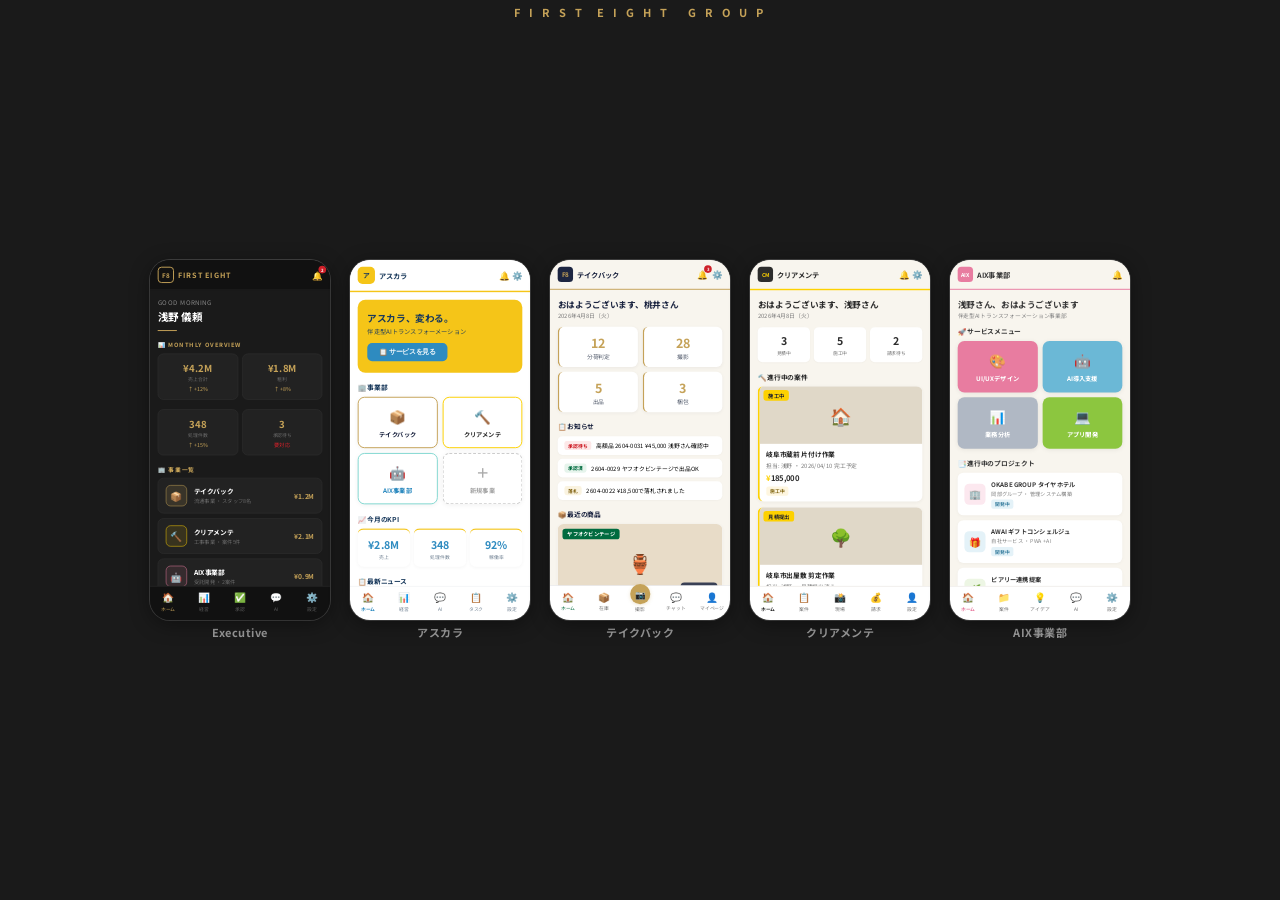
==== demo.html @ e7a78238 "fix: アシタカラ→アスカラに全修正（事業体名の誤り） アスカラが正しい名称。アシタカラは存在しない。  Co-Authored-By: Claude Opus 4.6 (1M context) <" ====
<!DOCTYPE html>
<html lang="ja">
<head>
<meta charset="UTF-8">
<meta name="viewport" content="width=device-width, initial-scale=1.0, viewport-fit=cover">
<title>ファーストエイトグループ</title>
<link rel="preconnect" href="https://fonts.googleapis.com">
<link rel="preconnect" href="https://fonts.gstatic.com" crossorigin>
<link href="https://fonts.googleapis.com/css2?family=Noto+Sans+JP:wght@400;500;700&display=swap" rel="stylesheet">
<style>
* { margin: 0; padding: 0; box-sizing: border-box; }
body {
  font-family: 'Noto Sans JP', sans-serif;
  background: #1a1a1a;
  min-height: 100dvh;
  display: flex; flex-direction: column;
  align-items: center; justify-content: center;
  overflow: hidden;
}
/* 一覧モード */
.showcase {
  display: flex; align-items: flex-end; justify-content: center;
  gap: 12px; padding: 12px;
  width: 100%; max-width: 100vw;
  transition: opacity 0.3s;
}
.showcase.hidden { opacity: 0; pointer-events: none; position: absolute; }
.showcase-title {
  position: fixed; top: 12px; left: 0; right: 0;
  text-align: center; color: #C5A258; font-size: 14px; font-weight: 700;
  letter-spacing: 3px; z-index: 10;
}
.phone-wrap {
  cursor: pointer; transition: transform 0.3s;
  flex-shrink: 0;
}
.phone-wrap:hover { transform: scale(1.02); }
.phone-wrap:active { transform: scale(0.98); }
.phone {
  width: 140px; height: 280px;
  border-radius: 16px; overflow: hidden;
  box-shadow: 0 4px 20px rgba(0,0,0,0.4), 0 0 0 1px #444;
  position: relative; flex-shrink: 0;
}
.phone-label {
  text-align: center; font-size: 9px; font-weight: 700; color: #999;
  margin-top: 6px; letter-spacing: 0.5px;
}
.phone-inner {
  width: 375px; height: 750px;
  transform: scale(0.3733); /* 140/375 */
  transform-origin: top left;
  overflow-y: auto;
  -webkit-overflow-scrolling: touch;
}

/* 拡大モード */
.detail-view {
  position: fixed; top: 0; left: 0; right: 0; bottom: 0;
  display: flex; align-items: center; justify-content: center;
  background: rgba(0,0,0,0.95);
  z-index: 100;
  opacity: 0; pointer-events: none;
  transition: opacity 0.3s;
}
.detail-view.active { opacity: 1; pointer-events: auto; }
.detail-phone {
  width: 320px; height: 640px;
  border-radius: 32px; overflow: hidden;
  box-shadow: 0 8px 40px rgba(0,0,0,0.5), 0 0 0 2px #444;
  position: relative;
}
.detail-phone .phone-inner {
  width: 375px; height: 750px;
  transform: scale(0.8533); /* 320/375 */
  transform-origin: top left;
  overflow-y: auto;
}
.detail-label {
  text-align: center; color: #C5A258; font-size: 16px; font-weight: 700;
  margin-top: 16px; letter-spacing: 2px;
}
.detail-close {
  position: fixed; top: 16px; right: 20px;
  background: none; border: none; color: #888; font-size: 28px;
  cursor: pointer; z-index: 110;
}
.detail-close:active { color: #C5A258; }
.detail-hint {
  position: fixed; bottom: 16px; left: 0; right: 0;
  text-align: center; color: #555; font-size: 11px;
}

/* 横画面最適化 */
@media (orientation: landscape) {
  .showcase { gap: 10px; padding: 8px; align-items: center; }
  .showcase-title { font-size: 11px; top: 4px; }
  .phone { width: 120px; height: 240px; border-radius: 14px; }
  .phone-inner { transform: scale(0.32); }
  .phone-label { font-size: 8px; margin-top: 4px; }
  .detail-phone { width: 280px; height: 560px; border-radius: 28px; }
  .detail-phone .phone-inner { transform: scale(0.7467); }
}

/* PC表示 */
@media (min-width: 900px) {
  .phone { width: 180px; height: 360px; border-radius: 20px; }
  .phone-inner { transform: scale(0.48); }
  .phone-label { font-size: 11px; }
  .showcase { gap: 20px; }
  .detail-phone { width: 375px; height: 750px; border-radius: 40px; }
  .detail-phone .phone-inner { transform: scale(1); }
}
/* ============ EXECUTIVE ============ */
.ex { background: #1A1A1A; }
.ex .hdr {
  padding: 14px 16px; display: flex; align-items: center; justify-content: space-between;
  background: #111; position: sticky; top: 0; z-index: 10;
  border-bottom: 1px solid #333;
}
.ex .hdr-logo {
  width: 34px; height: 34px; border-radius: 8px; background: transparent;
  border: 2px solid #C5A258; color: #C5A258;
  display: flex; align-items: center; justify-content: center; font-size: 13px; font-weight: 700;
}
.ex .hdr-title { font-size: 15px; font-weight: 700; color: #C5A258; margin-left: 8px; letter-spacing: 2px; }
.ex .hdr-left { display: flex; align-items: center; }
.ex .hdr-right { display: flex; gap: 8px; font-size: 18px; }
.ex .notif-dot { position: relative; }
.ex .notif-dot::after {
  content: '2'; position: absolute; top: -6px; right: -8px;
  background: #CE2029; color: #fff; font-size: 9px; font-weight: 700;
  width: 16px; height: 16px; border-radius: 50%;
  display: flex; align-items: center; justify-content: center;
}
.ex .body { padding: 16px; }
.ex .greeting { font-size: 13px; color: #888; letter-spacing: 1px; }
.ex .name { font-size: 22px; font-weight: 700; color: #fff; margin-top: 4px; }
.ex .gold-line { width: 40px; height: 2px; background: #C5A258; margin: 12px 0 20px; }
.ex .section-title { font-size: 12px; font-weight: 700; color: #C5A258; margin-bottom: 10px; letter-spacing: 2px; text-transform: uppercase; }

/* KPI */
.ex .kpi-row { display: flex; gap: 8px; margin-bottom: 20px; }
.ex .kpi {
  flex: 1; background: #222; border-radius: 12px; padding: 14px; text-align: center;
  border: 1px solid #333;
}
.ex .kpi-num { font-size: 20px; font-weight: 700; color: #C5A258; }
.ex .kpi-sub { font-size: 10px; color: #666; margin-top: 2px; }
.ex .kpi-change { font-size: 11px; margin-top: 4px; }
.ex .kpi-up { color: #C5A258; }
.ex .kpi-down { color: #CE2029; }

/* 事業カード */
.ex .biz-list { display: flex; flex-direction: column; gap: 10px; margin-bottom: 20px; }
.ex .biz-card {
  background: #222; border-radius: 12px; padding: 14px 16px;
  border: 1px solid #333; display: flex; align-items: center; gap: 14px;
}
.ex .biz-icon {
  width: 44px; height: 44px; border-radius: 10px;
  display: flex; align-items: center; justify-content: center;
  font-size: 20px; flex-shrink: 0;
}
.ex .bi-tb { background: rgba(197,162,88,0.15); border: 1px solid #C5A258; }
.ex .bi-cm { background: rgba(253,209,0,0.1); border: 1px solid #FDD100; }
.ex .bi-aix { background: rgba(232,124,160,0.1); border: 1px solid #E87CA0; }
.ex .bi-ash { background: rgba(46,139,192,0.1); border: 1px solid #2E8BC0; }
.ex .biz-info { flex: 1; }
.ex .biz-name { font-size: 14px; font-weight: 700; color: #fff; }
.ex .biz-meta { font-size: 11px; color: #666; margin-top: 2px; }
.ex .biz-amount { font-size: 14px; font-weight: 700; color: #C5A258; text-align: right; }

/* 承認待ち */
.ex .approval-card {
  background: #222; border-radius: 10px; padding: 12px 14px; margin-bottom: 8px;
  border-left: 3px solid #CE2029;
  display: flex; align-items: center; gap: 10px;
}
.ex .approval-badge {
  font-size: 10px; font-weight: 700; padding: 2px 8px; border-radius: 5px;
  background: rgba(206,32,41,0.15); color: #CE2029; white-space: nowrap;
}
.ex .approval-text { font-size: 12px; color: #ccc; }

.ex .bnav {
  position: absolute; bottom: 0; left: 0; right: 0;
  display: flex; background: #111; border-top: 1px solid #333;
  padding: 8px 0 16px;
}
.ex .bnav-item {
  flex: 1; display: flex; flex-direction: column; align-items: center;
  font-size: 10px; color: #555; gap: 2px;
}
.ex .bnav-item.active { color: #C5A258; }
.ex .bnav-icon { font-size: 20px; }

/* ============ FIRSTEIGHT (本体) ============ */
.f8 { background: #ffffff; }
.f8 .hdr {
  padding: 14px 16px; display: flex; align-items: center; justify-content: space-between;
  background: #ffffff; position: sticky; top: 0; z-index: 10;
  border-bottom: 3px solid #F5C518;
}
.f8 .hdr-logo {
  width: 36px; height: 36px; border-radius: 10px;
  background: #F5C518; color: #1a3a5c;
  display: flex; align-items: center; justify-content: center; font-size: 14px; font-weight: 700;
}
.f8 .hdr-title { font-size: 15px; font-weight: 700; color: #1a3a5c; margin-left: 8px; }
.f8 .hdr-left { display: flex; align-items: center; }
.f8 .hdr-right { display: flex; gap: 8px; font-size: 18px; }
.f8 .body { padding: 16px; }
.f8 .hero {
  background: #F5C518;
  border-radius: 16px; padding: 24px 20px; color: #1a3a5c; margin-bottom: 20px;
  position: relative; overflow: hidden;
}
.f8 .hero h2 { font-size: 20px; font-weight: 700; }
.f8 .hero p { font-size: 13px; opacity: 0.9; margin-top: 4px; }
.f8 .hero-cta {
  display: inline-block; margin-top: 14px; padding: 10px 24px;
  background: #2E8BC0; color: #fff; border-radius: 10px;
  font-size: 14px; font-weight: 700; border: none;
}
.f8 .section-title { font-size: 14px; font-weight: 700; color: #1a3a5c; margin-bottom: 10px; }
.f8 .division-grid { display: grid; grid-template-columns: 1fr 1fr; gap: 10px; margin-bottom: 20px; }
.f8 .div-card {
  border-radius: 14px; padding: 18px 14px; text-align: center;
  font-size: 13px; font-weight: 700;
  box-shadow: 0 2px 10px rgba(0,0,0,0.06);
}
.f8 .div-icon { font-size: 28px; margin-bottom: 8px; }
.f8 .d-tb { background: #fff; border: 2px solid #C5A258; color: #1C2541; }
.f8 .d-cm { background: #fff; border: 2px solid #FDD100; color: #2C2C2C; }
.f8 .d-aix { background: #fff; border: 2px solid #81D8D0; color: #2E8BC0; }
.f8 .d-new { background: #fff; border: 2px dashed #ccc; color: #aaa; }
.f8 .kpi-row { display: flex; gap: 8px; margin-bottom: 20px; }
.f8 .kpi {
  flex: 1; background: #fff; border-radius: 12px; padding: 14px; text-align: center;
  box-shadow: 0 2px 8px rgba(0,0,0,0.04);
  border-top: 3px solid #F5C518;
}
.f8 .kpi-num { font-size: 22px; font-weight: 700; color: #2E8BC0; }
.f8 .kpi-label { font-size: 10px; color: #7a8a9a; margin-top: 2px; }
.f8 .news-item {
  background: #fff; border-radius: 10px; padding: 12px 14px; margin-bottom: 8px;
  display: flex; align-items: center; gap: 10px; font-size: 12px;
  box-shadow: 0 1px 4px rgba(0,0,0,0.04);
}
.f8 .news-badge {
  font-size: 10px; font-weight: 700; padding: 2px 8px; border-radius: 5px; white-space: nowrap;
}
.f8 .nb-blue { background: #e0f2fa; color: #2E8BC0; }
.f8 .nb-yellow { background: #fef8e0; color: #a08a10; }
.f8 .nb-tiffany { background: #e0f6f4; color: #2a8a82; }

.f8 .bnav {
  position: absolute; bottom: 0; left: 0; right: 0;
  display: flex; background: #fff; border-top: 1px solid #e8eaee;
  padding: 8px 0 16px;
}
.f8 .bnav-item {
  flex: 1; display: flex; flex-direction: column; align-items: center;
  font-size: 10px; color: #7a8a9a; gap: 2px;
}
.f8 .bnav-item.active { color: #2E8BC0; font-weight: 700; }
.f8 .bnav-icon { font-size: 20px; }

/* ============ TAKEBACK ============ */
.tb { background: #F8F5EE; }
.tb .hdr {
  padding: 14px 16px; display: flex; align-items: center; justify-content: space-between;
  border-bottom: 2px solid #C5A258; background: #F8F5EE; position: sticky; top: 0; z-index: 10;
}
.tb .hdr-logo {
  width: 32px; height: 32px; border-radius: 8px; background: #1C2541; color: #C5A258;
  display: flex; align-items: center; justify-content: center; font-size: 13px; font-weight: 700;
}
.tb .hdr-title { font-size: 15px; font-weight: 700; color: #1C2541; margin-left: 8px; }
.tb .hdr-left { display: flex; align-items: center; }
.tb .hdr-right { display: flex; gap: 8px; font-size: 18px; }
.tb .notif-dot { position: relative; }
.tb .notif-dot::after {
  content: '3'; position: absolute; top: -6px; right: -8px;
  background: #CE2029; color: #fff; font-size: 9px; font-weight: 700;
  width: 16px; height: 16px; border-radius: 50%;
  display: flex; align-items: center; justify-content: center;
}
.tb .body { padding: 16px; }
.tb .greeting { font-size: 18px; font-weight: 700; color: #1C2541; }
.tb .date { font-size: 12px; color: #7a7a7a; margin-top: 2px; margin-bottom: 16px; }
.tb .stats { display: grid; grid-template-columns: 1fr 1fr; gap: 10px; margin-bottom: 20px; }
.tb .stat {
  background: #fff; border-radius: 12px; padding: 14px; text-align: center;
  box-shadow: 0 2px 8px rgba(28,37,65,0.06);
  border-left: 3px solid #C5A258;
}
.tb .stat-num { font-size: 26px; font-weight: 700; color: #C5A258; }
.tb .stat-label { font-size: 12px; color: #5a6272; margin-top: 2px; }
.tb .section-title { font-size: 14px; font-weight: 700; color: #1C2541; margin-bottom: 10px; }

/* 商品カード with image */
.tb .product-card {
  background: #fff; border-radius: 12px; overflow: hidden;
  box-shadow: 0 2px 8px rgba(28,37,65,0.06); margin-bottom: 12px;
}
.tb .product-img {
  width: 100%; height: 160px; object-fit: cover;
  background: #e8dcc8;
  display: flex; align-items: center; justify-content: center;
  color: #8a7a5a; font-size: 40px; position: relative;
}
.tb .product-img .channel-tag {
  position: absolute; top: 10px; left: 10px;
  background: #006B3F; color: #fff; padding: 3px 10px; border-radius: 6px;
  font-size: 11px; font-weight: 700;
}
.tb .product-img .price-tag {
  position: absolute; bottom: 10px; right: 10px;
  background: rgba(28,37,65,0.85); color: #C5A258; padding: 4px 12px; border-radius: 8px;
  font-size: 14px; font-weight: 700;
}
.tb .product-info { padding: 12px 14px; }
.tb .product-number { font-size: 12px; font-weight: 700; color: #C5A258; font-family: monospace; }
.tb .product-name { font-size: 14px; font-weight: 500; color: #1C2541; margin-top: 2px; }
.tb .product-meta { font-size: 11px; color: #7a7a7a; margin-top: 4px; }
.tb .product-status {
  display: inline-block; font-size: 10px; font-weight: 700;
  padding: 2px 8px; border-radius: 4px; margin-top: 6px;
}
.tb .status-green { background: #e6f4ec; color: #006B3F; }
.tb .status-red { background: #fde8e8; color: #CE2029; }
.tb .status-gold { background: #faf3e0; color: #8a6d20; }

/* 撮影ボタン */
.tb .camera-btn {
  display: flex; align-items: center; justify-content: center; gap: 8px;
  width: 100%; padding: 16px; border-radius: 14px; border: none;
  background: #006B3F; color: #fff;
  font-size: 16px; font-weight: 700; margin-top: 16px;
  box-shadow: 0 4px 16px rgba(0,107,63,0.25);
}

/* お知らせ */
.tb .notice {
  background: #fff; border-radius: 10px; padding: 10px 14px; margin-bottom: 8px;
  display: flex; align-items: center; gap: 10px; font-size: 12px;
  box-shadow: 0 1px 4px rgba(0,0,0,0.04);
}
.tb .notice-badge {
  font-size: 10px; font-weight: 700; padding: 2px 8px; border-radius: 5px; white-space: nowrap;
}
.tb .badge-red { background: #fde8e8; color: #CE2029; }
.tb .badge-green { background: #e6f4ec; color: #006B3F; }
.tb .badge-gold { background: #faf3e0; color: #8a6d20; }

/* ボトムナビ */
.tb .bnav {
  position: absolute; bottom: 0; left: 0; right: 0;
  display: flex; background: #fff; border-top: 1px solid #dde0e6;
  padding: 8px 0 16px;
}
.tb .bnav-item {
  flex: 1; display: flex; flex-direction: column; align-items: center;
  font-size: 10px; color: #7a7a7a; gap: 2px;
}
.tb .bnav-item.active { color: #006B3F; }
.tb .bnav-icon { font-size: 20px; }
.tb .bnav-cam {
  background: #C5A258; color: #fff; width: 42px; height: 42px;
  border-radius: 50%; display: flex; align-items: center; justify-content: center;
  font-size: 18px; margin-top: -12px; box-shadow: 0 2px 8px rgba(197,162,88,0.3);
}

/* ============ CLEARMAINTE ============ */
.cm { background: #F8F5EE; }
.cm .hdr {
  padding: 14px 16px; display: flex; align-items: center; justify-content: space-between;
  border-bottom: 3px solid #FDD100; background: #F8F5EE; position: sticky; top: 0; z-index: 10;
}
.cm .hdr-logo {
  width: 32px; height: 32px; border-radius: 8px; background: #2C2C2C; color: #FDD100;
  display: flex; align-items: center; justify-content: center; font-size: 11px; font-weight: 700;
}
.cm .hdr-title { font-size: 15px; font-weight: 700; color: #2C2C2C; margin-left: 8px; }
.cm .hdr-left { display: flex; align-items: center; }
.cm .hdr-right { font-size: 18px; }
.cm .body { padding: 16px; }
.cm .greeting { font-size: 18px; font-weight: 700; color: #2C2C2C; }
.cm .date { font-size: 12px; color: #7a7a7a; margin-top: 2px; margin-bottom: 16px; }
.cm .section-title { font-size: 14px; font-weight: 700; color: #2C2C2C; margin-bottom: 10px; }

/* 案件カード */
.cm .job-card {
  background: #fff; border-radius: 12px; overflow: hidden;
  box-shadow: 0 2px 8px rgba(44,44,44,0.06); margin-bottom: 12px;
  border-left: 4px solid #FDD100;
}
.cm .job-img {
  width: 100%; height: 120px;
  background: #e0d8c8;
  display: flex; align-items: center; justify-content: center;
  color: #8a8068; font-size: 36px; position: relative;
}
.cm .job-img .job-tag {
  position: absolute; top: 8px; left: 8px;
  background: #FDD100; color: #2C2C2C; padding: 3px 10px; border-radius: 6px;
  font-size: 11px; font-weight: 700;
}
.cm .job-info { padding: 12px 14px; }
.cm .job-title { font-size: 14px; font-weight: 700; color: #2C2C2C; }
.cm .job-meta { font-size: 12px; color: #7a7a7a; margin-top: 4px; }
.cm .job-amount { font-size: 16px; font-weight: 700; color: #2C2C2C; margin-top: 6px; }
.cm .job-amount span { color: #FDD100; }
.cm .job-status {
  display: inline-block; font-size: 10px; font-weight: 700;
  padding: 2px 8px; border-radius: 4px; margin-top: 6px;
}
.cm .status-progress { background: #fef6e0; color: #8a7020; }
.cm .status-done { background: #e6f4ec; color: #2d7a3e; }

.cm .stats { display: grid; grid-template-columns: 1fr 1fr 1fr; gap: 8px; margin-bottom: 20px; }
.cm .stat {
  background: #fff; border-radius: 10px; padding: 12px; text-align: center;
  box-shadow: 0 1px 4px rgba(0,0,0,0.04);
}
.cm .stat-num { font-size: 22px; font-weight: 700; color: #2C2C2C; }
.cm .stat-label { font-size: 10px; color: #7a7a7a; margin-top: 2px; }

.cm .bnav {
  position: absolute; bottom: 0; left: 0; right: 0;
  display: flex; background: #fff; border-top: 1px solid #e0dcd6;
  padding: 8px 0 16px;
}
.cm .bnav-item {
  flex: 1; display: flex; flex-direction: column; align-items: center;
  font-size: 10px; color: #7a7a7a; gap: 2px;
}
.cm .bnav-item.active { color: #2C2C2C; font-weight: 700; }
.cm .bnav-icon { font-size: 20px; }

/* ============ AIX ============ */
.aix { background: #F8F5EE; }
.aix .hdr {
  padding: 14px 16px; display: flex; align-items: center; justify-content: space-between;
  background: #F8F5EE; position: sticky; top: 0; z-index: 10;
  border-bottom: 2px solid transparent;
  border-bottom: 2px solid #E87CA0;
}
.aix .hdr-logo {
  width: 32px; height: 32px; border-radius: 8px;
  background: #E87CA0; color: #fff;
  display: flex; align-items: center; justify-content: center; font-size: 11px; font-weight: 700;
}
.aix .hdr-title { font-size: 15px; font-weight: 700; color: #3a3a3a; margin-left: 8px; }
.aix .hdr-left { display: flex; align-items: center; }
.aix .hdr-right { font-size: 18px; }
.aix .body { padding: 16px; }
.aix .greeting { font-size: 18px; font-weight: 700; color: #3a3a3a; }
.aix .sub { font-size: 12px; color: #888; margin-top: 2px; margin-bottom: 16px; }
.aix .section-title { font-size: 14px; font-weight: 700; color: #3a3a3a; margin-bottom: 10px; }

/* サービスカード */
.aix .service-grid { display: grid; grid-template-columns: 1fr 1fr; gap: 10px; margin-bottom: 20px; }
.aix .service-card {
  border-radius: 14px; padding: 20px 14px; text-align: center;
  color: #fff; font-weight: 700; font-size: 13px;
  box-shadow: 0 2px 12px rgba(0,0,0,0.08);
}
.aix .service-icon { font-size: 28px; margin-bottom: 8px; }
.aix .s-pink { background: #E87CA0; }
.aix .s-blue { background: #6BB8D6; }
.aix .s-silver { background: #B0B8C4; }
.aix .s-green { background: #8CC63F; }

/* 提案書カード */
.aix .proposal-card {
  background: #fff; border-radius: 12px; padding: 14px;
  box-shadow: 0 2px 8px rgba(0,0,0,0.04); margin-bottom: 10px;
  display: flex; align-items: center; gap: 12px;
}
.aix .proposal-icon {
  width: 44px; height: 44px; border-radius: 10px;
  display: flex; align-items: center; justify-content: center;
  font-size: 20px; flex-shrink: 0;
}
.aix .pi-pink { background: #fce8ef; }
.aix .pi-blue { background: #e4f2f8; }
.aix .pi-green { background: #edf6e4; }
.aix .proposal-title { font-size: 13px; font-weight: 700; color: #3a3a3a; }
.aix .proposal-meta { font-size: 11px; color: #888; margin-top: 2px; }
.aix .proposal-status {
  font-size: 10px; font-weight: 700; padding: 2px 8px; border-radius: 4px;
  margin-top: 4px; display: inline-block;
}
.aix .ps-progress { background: #e4f2f8; color: #4a8aa8; }
.aix .ps-review { background: #fce8ef; color: #c4607a; }

.aix .bnav {
  position: absolute; bottom: 0; left: 0; right: 0;
  display: flex; background: #fff; border-top: 1px solid #e0dcd6;
  padding: 8px 0 16px;
}
.aix .bnav-item {
  flex: 1; display: flex; flex-direction: column; align-items: center;
  font-size: 10px; color: #7a7a7a; gap: 2px;
}
.aix .bnav-item.active { color: #E87CA0; font-weight: 700; }
.aix .bnav-icon { font-size: 20px; }
</style>
</head>
<body>

<div class="showcase-title">F I R S T&nbsp;&nbsp;E I G H T&nbsp;&nbsp;&nbsp;G R O U P</div>

<!-- 拡大表示 -->
<div class="detail-view" id="detailView" onclick="closeDetail()">
  <button class="detail-close" onclick="closeDetail()">✕</button>
  <div>
    <div class="detail-phone" id="detailPhone" onclick="event.stopPropagation()"></div>
    <div class="detail-label" id="detailLabel"></div>
  </div>
  <div class="detail-hint">タップで戻る</div>
</div>

<div class="showcase" id="showcase">

<!-- ========== Executive ========== -->
<div class="phone-wrap" onclick="openDetail(this, 'Executive')">
<div class="phone">
<div class="phone-inner ex">
  <div class="hdr">
    <div class="hdr-left">
      <div class="hdr-logo">F8</div>
      <span class="hdr-title">FIRST EIGHT</span>
    </div>
    <div class="hdr-right">
      <span class="notif-dot">🔔</span>
    </div>
  </div>
  <div class="body" style="padding-bottom:80px;">
    <div class="greeting">GOOD MORNING</div>
    <div class="name">浅野 儀頼</div>
    <div class="gold-line"></div>

    <div class="section-title">📊 Monthly Overview</div>
    <div class="kpi-row">
      <div class="kpi">
        <div class="kpi-num">¥4.2M</div>
        <div class="kpi-sub">売上合計</div>
        <div class="kpi-change kpi-up">↑ +12%</div>
      </div>
      <div class="kpi">
        <div class="kpi-num">¥1.8M</div>
        <div class="kpi-sub">粗利</div>
        <div class="kpi-change kpi-up">↑ +8%</div>
      </div>
    </div>
    <div class="kpi-row">
      <div class="kpi">
        <div class="kpi-num">348</div>
        <div class="kpi-sub">処理件数</div>
        <div class="kpi-change kpi-up">↑ +15%</div>
      </div>
      <div class="kpi">
        <div class="kpi-num">3</div>
        <div class="kpi-sub">承認待ち</div>
        <div class="kpi-change kpi-down">要対応</div>
      </div>
    </div>

    <div class="section-title">🏢 事業一覧</div>
    <div class="biz-list">
      <div class="biz-card">
        <div class="biz-icon bi-tb">📦</div>
        <div class="biz-info">
          <div class="biz-name">テイクバック</div>
          <div class="biz-meta">流通事業 ・ スタッフ8名</div>
        </div>
        <div class="biz-amount">¥1.2M</div>
      </div>
      <div class="biz-card">
        <div class="biz-icon bi-cm">🔨</div>
        <div class="biz-info">
          <div class="biz-name">クリアメンテ</div>
          <div class="biz-meta">工事事業 ・ 案件5件</div>
        </div>
        <div class="biz-amount">¥2.1M</div>
      </div>
      <div class="biz-card">
        <div class="biz-icon bi-aix">🤖</div>
        <div class="biz-info">
          <div class="biz-name">AIX事業部</div>
          <div class="biz-meta">受託開発 ・ 2案件</div>
        </div>
        <div class="biz-amount">¥0.9M</div>
      </div>
      <div class="biz-card">
        <div class="biz-icon bi-ash">🚀</div>
        <div class="biz-info">
          <div class="biz-name">アスカラ</div>
          <div class="biz-meta">リード獲得 ・ 営業</div>
        </div>
        <div class="biz-amount">—</div>
      </div>
    </div>

    <div class="section-title">🔴 承認待ち</div>
    <div class="approval-card">
      <span class="approval-badge">高額品</span>
      <span class="approval-text">2604-0031 真鍮ランプ ¥45,000</span>
    </div>
    <div class="approval-card">
      <span class="approval-badge">相談</span>
      <span class="approval-text">林さん: アンティーク判定相談</span>
    </div>
    <div class="approval-card">
      <span class="approval-badge">見積</span>
      <span class="approval-text">岐阜市蔵前 片付け ¥185,000</span>
    </div>
  </div>
  <div class="bnav">
    <div class="bnav-item active"><span class="bnav-icon">🏠</span>ホーム</div>
    <div class="bnav-item"><span class="bnav-icon">📊</span>経営</div>
    <div class="bnav-item"><span class="bnav-icon">✅</span>承認</div>
    <div class="bnav-item"><span class="bnav-icon">💬</span>AI</div>
    <div class="bnav-item"><span class="bnav-icon">⚙️</span>設定</div>
  </div>
</div>
</div>
<div class="phone-label">Executive</div>
</div>

<!-- ========== アスカラ（リード獲得） ========== -->
<div class="phone-wrap" onclick="openDetail(this, 'アスカラ')">
<div class="phone">
<div class="phone-inner f8">
  <div class="hdr">
    <div class="hdr-left">
      <div class="hdr-logo">ア</div>
      <span class="hdr-title">アスカラ</span>
    </div>
    <div class="hdr-right">🔔 ⚙️</div>
  </div>
  <div class="body" style="padding-bottom:80px;">
    <div class="hero">
      <h2>アスカラ、変わる。</h2>

      <p>伴走型AIトランスフォーメーション</p>
      <button class="hero-cta">📋 サービスを見る</button>
    </div>

    <div class="section-title">🏢 事業部</div>
    <div class="division-grid">
      <div class="div-card d-tb"><div class="div-icon">📦</div>テイクバック</div>
      <div class="div-card d-cm"><div class="div-icon">🔨</div>クリアメンテ</div>
      <div class="div-card d-aix"><div class="div-icon">🤖</div>AIX事業部</div>
      <div class="div-card d-new"><div class="div-icon">＋</div>新規事業</div>
    </div>

    <div class="section-title">📈 今月のKPI</div>
    <div class="kpi-row">
      <div class="kpi"><div class="kpi-num">¥2.8M</div><div class="kpi-label">売上</div></div>
      <div class="kpi"><div class="kpi-num">348</div><div class="kpi-label">処理件数</div></div>
      <div class="kpi"><div class="kpi-num">92%</div><div class="kpi-label">稼働率</div></div>
    </div>

    <div class="section-title">📋 最新ニュース</div>
    <div class="news-item">
      <span class="news-badge nb-yellow">売上</span>
      <span>テイクバック 4月売上 ¥1.2M（前月比+15%）</span>
    </div>
    <div class="news-item">
      <span class="news-badge nb-blue">案件</span>
      <span>クリアメンテ 新規見積2件追加</span>
    </div>
    <div class="news-item">
      <span class="news-badge nb-tiffany">AIX</span>
      <span>OKABE GROUP 開発フェーズ2開始</span>
    </div>
  </div>
  <div class="bnav">
    <div class="bnav-item active"><span class="bnav-icon">🏠</span>ホーム</div>
    <div class="bnav-item"><span class="bnav-icon">📊</span>経営</div>
    <div class="bnav-item"><span class="bnav-icon">💬</span>AI</div>
    <div class="bnav-item"><span class="bnav-icon">📋</span>タスク</div>
    <div class="bnav-item"><span class="bnav-icon">⚙️</span>設定</div>
  </div>
</div>
</div>
<div class="phone-label">アスカラ</div>
</div>

<!-- ========== テイクバック ========== -->
<div class="phone-wrap" onclick="openDetail(this, 'テイクバック')">
<div class="phone">
<div class="phone-inner tb">
  <div class="hdr">
    <div class="hdr-left">
      <div class="hdr-logo">F8</div>
      <span class="hdr-title">テイクバック</span>
    </div>
    <div class="hdr-right">
      <span class="notif-dot">🔔</span>
      <span>⚙️</span>
    </div>
  </div>
  <div class="body" style="padding-bottom:80px;">
    <div class="greeting">おはようございます、桃井さん</div>
    <div class="date">2026年4月8日（火）</div>

    <div class="stats">
      <div class="stat"><div class="stat-num">12</div><div class="stat-label">分荷判定</div></div>
      <div class="stat"><div class="stat-num">28</div><div class="stat-label">撮影</div></div>
      <div class="stat"><div class="stat-num">5</div><div class="stat-label">出品</div></div>
      <div class="stat"><div class="stat-num">3</div><div class="stat-label">梱包</div></div>
    </div>

    <div class="section-title">📋 お知らせ</div>
    <div class="notice">
      <span class="notice-badge badge-red">承認待ち</span>
      <span>高額品 2604-0031 ¥45,000 浅野さん確認中</span>
    </div>
    <div class="notice">
      <span class="notice-badge badge-green">承認済</span>
      <span>2604-0029 ヤフオクビンテージで出品OK</span>
    </div>
    <div class="notice">
      <span class="notice-badge badge-gold">落札</span>
      <span>2604-0022 ¥18,500で落札されました</span>
    </div>

    <div style="margin-top:20px">
      <div class="section-title">📦 最近の商品</div>
      <div class="product-card">
        <div class="product-img">
          🏺
          <span class="channel-tag">ヤフオクビンテージ</span>
          <span class="price-tag">¥18,000</span>
        </div>
        <div class="product-info">
          <div class="product-number">2604-0031</div>
          <div class="product-name">アンティーク 真鍮テーブルランプ</div>
          <div class="product-meta">分荷: 桃井侑菜 ・ 保管: A-2</div>
          <span class="product-status status-red">承認待ち</span>
        </div>
      </div>
      <div class="product-card">
        <div class="product-img">
          📻
          <span class="channel-tag">ヤフオク現行</span>
          <span class="price-tag">¥4,500</span>
        </div>
        <div class="product-info">
          <div class="product-number">2604-0030</div>
          <div class="product-name">SONY トランジスタラジオ ICF-506</div>
          <div class="product-meta">分荷: 横山優 ・ 保管: B-1</div>
          <span class="product-status status-green">出品中</span>
        </div>
      </div>
    </div>

    <button class="camera-btn">📷 撮影を開始する</button>
  </div>
  <div class="bnav">
    <div class="bnav-item active"><span class="bnav-icon">🏠</span>ホーム</div>
    <div class="bnav-item"><span class="bnav-icon">📦</span>在庫</div>
    <div class="bnav-item"><span class="bnav-cam">📷</span>撮影</div>
    <div class="bnav-item"><span class="bnav-icon">💬</span>チャット</div>
    <div class="bnav-item"><span class="bnav-icon">👤</span>マイページ</div>
  </div>
</div>
</div>
<div class="phone-label">テイクバック</div>
</div>

<!-- ========== クリアメンテ ========== -->
<div class="phone-wrap" onclick="openDetail(this, 'クリアメンテ')">
<div class="phone">
<div class="phone-inner cm">
  <div class="hdr">
    <div class="hdr-left">
      <div class="hdr-logo">CM</div>
      <span class="hdr-title">クリアメンテ</span>
    </div>
    <div class="hdr-right">🔔 ⚙️</div>
  </div>
  <div class="body" style="padding-bottom:80px;">
    <div class="greeting">おはようございます、浅野さん</div>
    <div class="date">2026年4月8日（火）</div>

    <div class="stats">
      <div class="stat"><div class="stat-num">3</div><div class="stat-label">見積中</div></div>
      <div class="stat"><div class="stat-num">5</div><div class="stat-label">施工中</div></div>
      <div class="stat"><div class="stat-num">2</div><div class="stat-label">請求待ち</div></div>
    </div>

    <div class="section-title">🔨 進行中の案件</div>
    <div class="job-card">
      <div class="job-img">
        🏠
        <span class="job-tag">施工中</span>
      </div>
      <div class="job-info">
        <div class="job-title">岐阜市蔵前 片付け作業</div>
        <div class="job-meta">担当: 浅野 ・ 2026/04/10 完工予定</div>
        <div class="job-amount"><span>¥</span>185,000</div>
        <span class="job-status status-progress">施工中</span>
      </div>
    </div>
    <div class="job-card">
      <div class="job-img">
        🌳
        <span class="job-tag">見積提出</span>
      </div>
      <div class="job-info">
        <div class="job-title">岐阜市出屋敷 剪定作業</div>
        <div class="job-meta">担当: 浅野 ・ 見積提出済み</div>
        <div class="job-amount"><span>¥</span>120,000</div>
        <span class="job-status status-done">返答待ち</span>
      </div>
    </div>
  </div>
  <div class="bnav">
    <div class="bnav-item active"><span class="bnav-icon">🏠</span>ホーム</div>
    <div class="bnav-item"><span class="bnav-icon">📋</span>案件</div>
    <div class="bnav-item"><span class="bnav-icon">📸</span>現場</div>
    <div class="bnav-item"><span class="bnav-icon">💰</span>請求</div>
    <div class="bnav-item"><span class="bnav-icon">👤</span>設定</div>
  </div>
</div>
</div>
<div class="phone-label">クリアメンテ</div>
</div>

<!-- ========== AIX ========== -->
<div class="phone-wrap" onclick="openDetail(this, 'AIX事業部')">
<div class="phone">
<div class="phone-inner aix">
  <div class="hdr">
    <div class="hdr-left">
      <div class="hdr-logo">AIX</div>
      <span class="hdr-title">AIX事業部</span>
    </div>
    <div class="hdr-right">🔔</div>
  </div>
  <div class="body" style="padding-bottom:80px;">
    <div class="greeting">浅野さん、おはようございます</div>
    <div class="sub">伴走型AIトランスフォーメーション事業部</div>

    <div class="section-title">🚀 サービスメニュー</div>
    <div class="service-grid">
      <div class="service-card s-pink">
        <div class="service-icon">🎨</div>
        UI/UXデザイン
      </div>
      <div class="service-card s-blue">
        <div class="service-icon">🤖</div>
        AI導入支援
      </div>
      <div class="service-card s-silver">
        <div class="service-icon">📊</div>
        業務分析
      </div>
      <div class="service-card s-green">
        <div class="service-icon">💻</div>
        アプリ開発
      </div>
    </div>

    <div class="section-title">📑 進行中のプロジェクト</div>
    <div class="proposal-card">
      <div class="proposal-icon pi-pink">🏢</div>
      <div>
        <div class="proposal-title">OKABE GROUP タイヤホテル</div>
        <div class="proposal-meta">岡部グループ ・ 管理システム構築</div>
        <span class="proposal-status ps-progress">開発中</span>
      </div>
    </div>
    <div class="proposal-card">
      <div class="proposal-icon pi-blue">🎁</div>
      <div>
        <div class="proposal-title">AWAI ギフトコンシェルジュ</div>
        <div class="proposal-meta">自社サービス ・ PWA + AI</div>
        <span class="proposal-status ps-progress">開発中</span>
      </div>
    </div>
    <div class="proposal-card">
      <div class="proposal-icon pi-green">🌿</div>
      <div>
        <div class="proposal-title">ピアリー連携提案</div>
        <div class="proposal-meta">業務提携 ・ 4/15商談予定</div>
        <span class="proposal-status ps-review">準備中</span>
      </div>
    </div>
  </div>
  <div class="bnav">
    <div class="bnav-item active"><span class="bnav-icon">🏠</span>ホーム</div>
    <div class="bnav-item"><span class="bnav-icon">📁</span>案件</div>
    <div class="bnav-item"><span class="bnav-icon">💡</span>アイデア</div>
    <div class="bnav-item"><span class="bnav-icon">💬</span>AI</div>
    <div class="bnav-item"><span class="bnav-icon">⚙️</span>設定</div>
  </div>
</div>
</div>
<div class="phone-label">AIX事業部</div>
</div>

</div><!-- /showcase -->

<script>
function openDetail(wrap, label) {
  const phone = wrap.querySelector('.phone');
  const inner = phone.querySelector('.phone-inner');
  const clone = inner.cloneNode(true);
  const detailPhone = document.getElementById('detailPhone');
  detailPhone.innerHTML = '';
  detailPhone.appendChild(clone);
  document.getElementById('detailLabel').textContent = label;
  document.getElementById('detailView').classList.add('active');
}
function closeDetail() {
  document.getElementById('detailView').classList.remove('active');
}
</script>

</body>
</html>
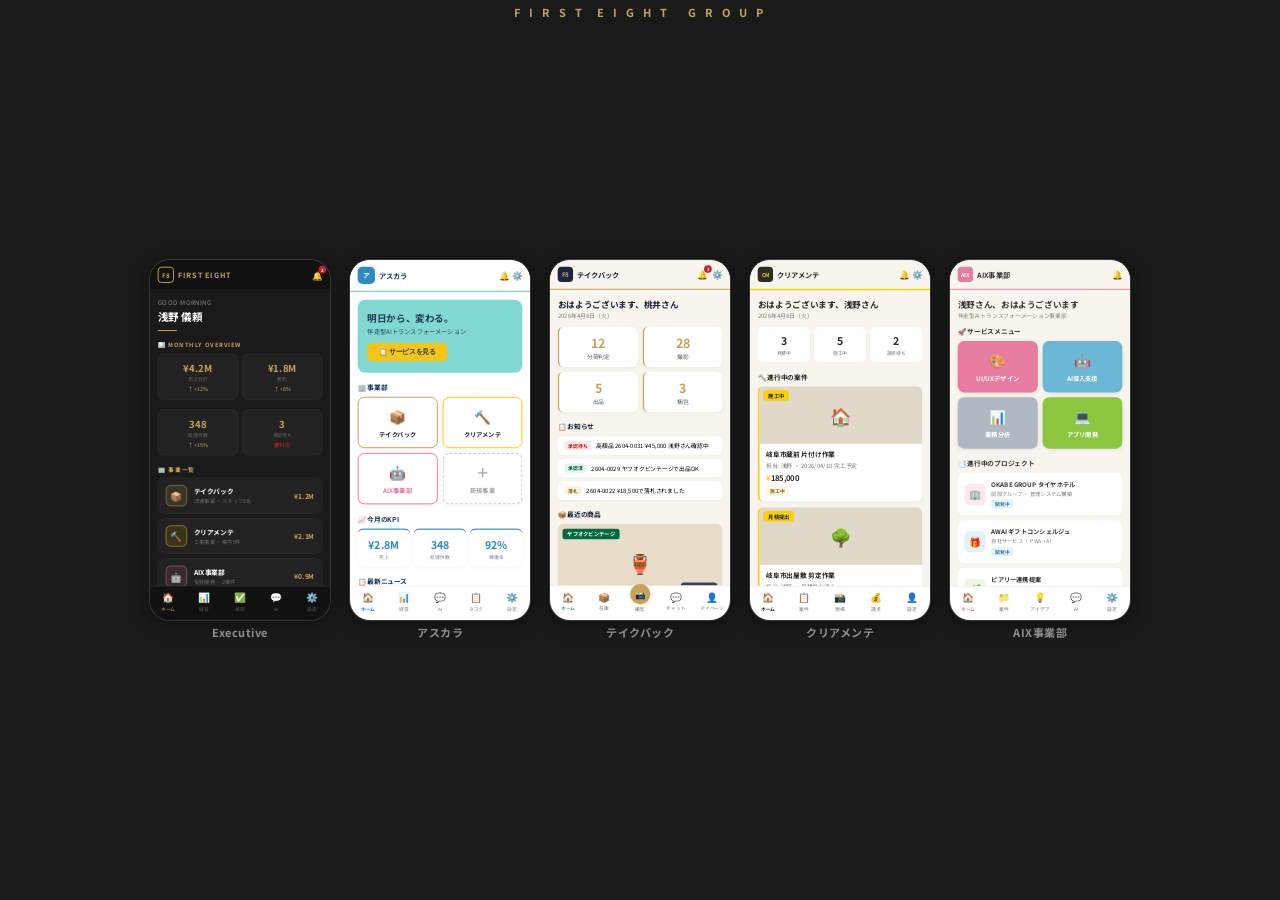
==== commit 3e42a966: "style: アスカラ画面を水色ベースに変更、黄色はアクセントに - ヒーロー: 鮮やかな水色 #81D8D0 - ロゴ・締め: 濃い水色 #2E8BC0 - 黄色 #F5C518: CTAボタン・ニ" ====
--- a/demo.html
+++ b/demo.html
@@ -200,11 +200,11 @@
 .f8 .hdr {
   padding: 14px 16px; display: flex; align-items: center; justify-content: space-between;
   background: #ffffff; position: sticky; top: 0; z-index: 10;
-  border-bottom: 3px solid #F5C518;
+  border-bottom: 3px solid #81D8D0;
 }
 .f8 .hdr-logo {
   width: 36px; height: 36px; border-radius: 10px;
-  background: #F5C518; color: #1a3a5c;
+  background: #2E8BC0; color: #fff;
   display: flex; align-items: center; justify-content: center; font-size: 14px; font-weight: 700;
 }
 .f8 .hdr-title { font-size: 15px; font-weight: 700; color: #1a3a5c; margin-left: 8px; }
@@ -212,7 +212,7 @@
 .f8 .hdr-right { display: flex; gap: 8px; font-size: 18px; }
 .f8 .body { padding: 16px; }
 .f8 .hero {
-  background: #F5C518;
+  background: #81D8D0;
   border-radius: 16px; padding: 24px 20px; color: #1a3a5c; margin-bottom: 20px;
   position: relative; overflow: hidden;
 }
@@ -220,7 +220,7 @@
 .f8 .hero p { font-size: 13px; opacity: 0.9; margin-top: 4px; }
 .f8 .hero-cta {
   display: inline-block; margin-top: 14px; padding: 10px 24px;
-  background: #2E8BC0; color: #fff; border-radius: 10px;
+  background: #F5C518; color: #1a3a5c; border-radius: 10px;
   font-size: 14px; font-weight: 700; border: none;
 }
 .f8 .section-title { font-size: 14px; font-weight: 700; color: #1a3a5c; margin-bottom: 10px; }
@@ -233,13 +233,13 @@
 .f8 .div-icon { font-size: 28px; margin-bottom: 8px; }
 .f8 .d-tb { background: #fff; border: 2px solid #C5A258; color: #1C2541; }
 .f8 .d-cm { background: #fff; border: 2px solid #FDD100; color: #2C2C2C; }
-.f8 .d-aix { background: #fff; border: 2px solid #81D8D0; color: #2E8BC0; }
+.f8 .d-aix { background: #fff; border: 2px solid #E87CA0; color: #E87CA0; }
 .f8 .d-new { background: #fff; border: 2px dashed #ccc; color: #aaa; }
 .f8 .kpi-row { display: flex; gap: 8px; margin-bottom: 20px; }
 .f8 .kpi {
   flex: 1; background: #fff; border-radius: 12px; padding: 14px; text-align: center;
   box-shadow: 0 2px 8px rgba(0,0,0,0.04);
-  border-top: 3px solid #F5C518;
+  border-top: 3px solid #2E8BC0;
 }
 .f8 .kpi-num { font-size: 22px; font-weight: 700; color: #2E8BC0; }
 .f8 .kpi-label { font-size: 10px; color: #7a8a9a; margin-top: 2px; }
@@ -252,7 +252,7 @@
   font-size: 10px; font-weight: 700; padding: 2px 8px; border-radius: 5px; white-space: nowrap;
 }
 .f8 .nb-blue { background: #e0f2fa; color: #2E8BC0; }
-.f8 .nb-yellow { background: #fef8e0; color: #a08a10; }
+.f8 .nb-yellow { background: #F5C518; color: #1a3a5c; font-weight: 700; }
 .f8 .nb-tiffany { background: #e0f6f4; color: #2a8a82; }
 
 .f8 .bnav {
@@ -645,7 +645,7 @@
   </div>
   <div class="body" style="padding-bottom:80px;">
     <div class="hero">
-      <h2>アスカラ、変わる。</h2>
+      <h2>明日から、変わる。</h2>
 
       <p>伴走型AIトランスフォーメーション</p>
       <button class="hero-cta">📋 サービスを見る</button>
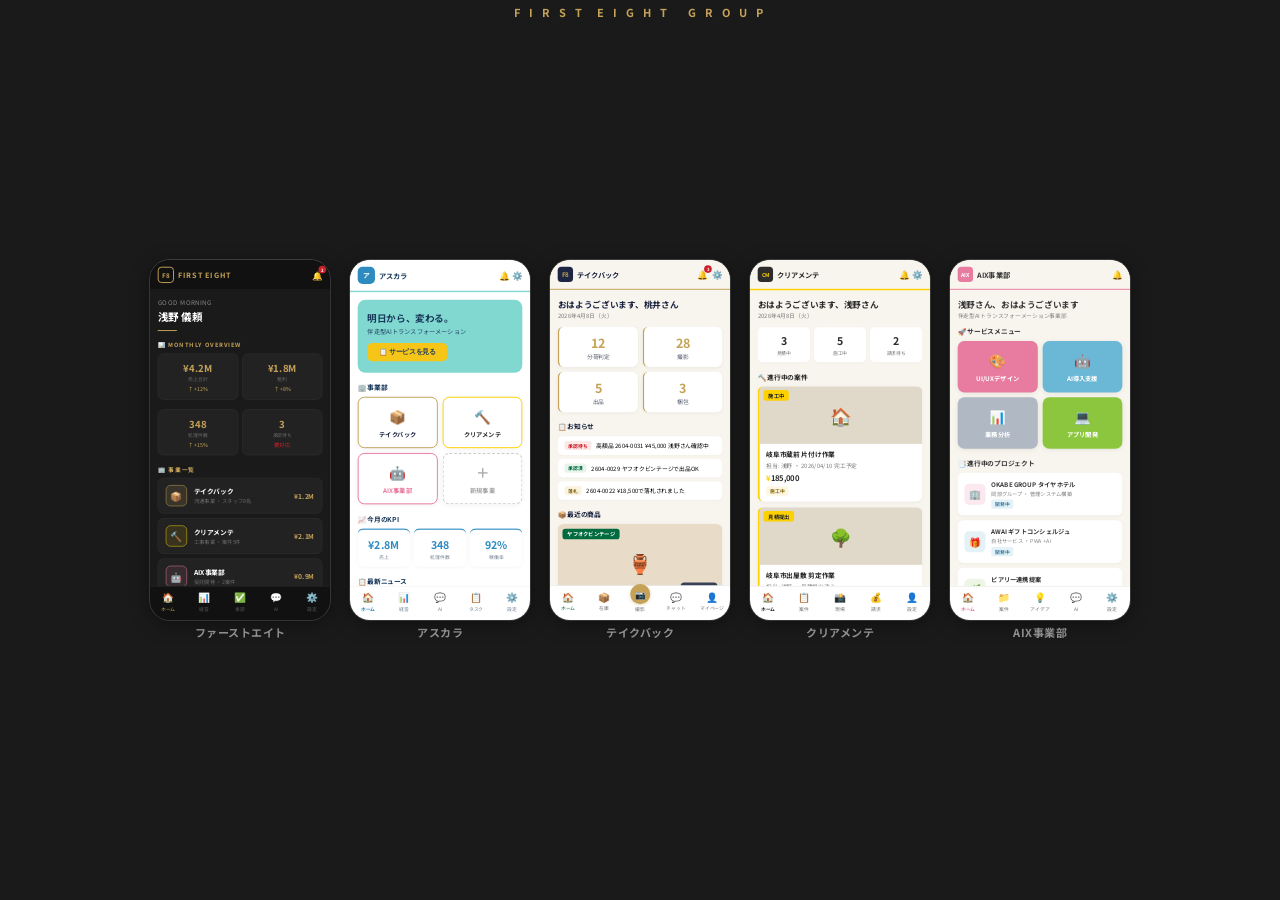
==== commit 82299f22: "fix: Executive→ファーストエイトにラベル変更 Co-Authored-By: Claude Opus 4.6 (1M context) <noreply@anthropic.com>" ====
--- a/demo.html
+++ b/demo.html
@@ -527,7 +527,7 @@
 <div class="showcase" id="showcase">
 
 <!-- ========== Executive ========== -->
-<div class="phone-wrap" onclick="openDetail(this, 'Executive')">
+<div class="phone-wrap" onclick="openDetail(this, 'ファーストエイト')">
 <div class="phone">
 <div class="phone-inner ex">
   <div class="hdr">
@@ -629,7 +629,7 @@
   </div>
 </div>
 </div>
-<div class="phone-label">Executive</div>
+<div class="phone-label">ファーストエイト</div>
 </div>
 
 <!-- ========== アスカラ（リード獲得） ========== -->
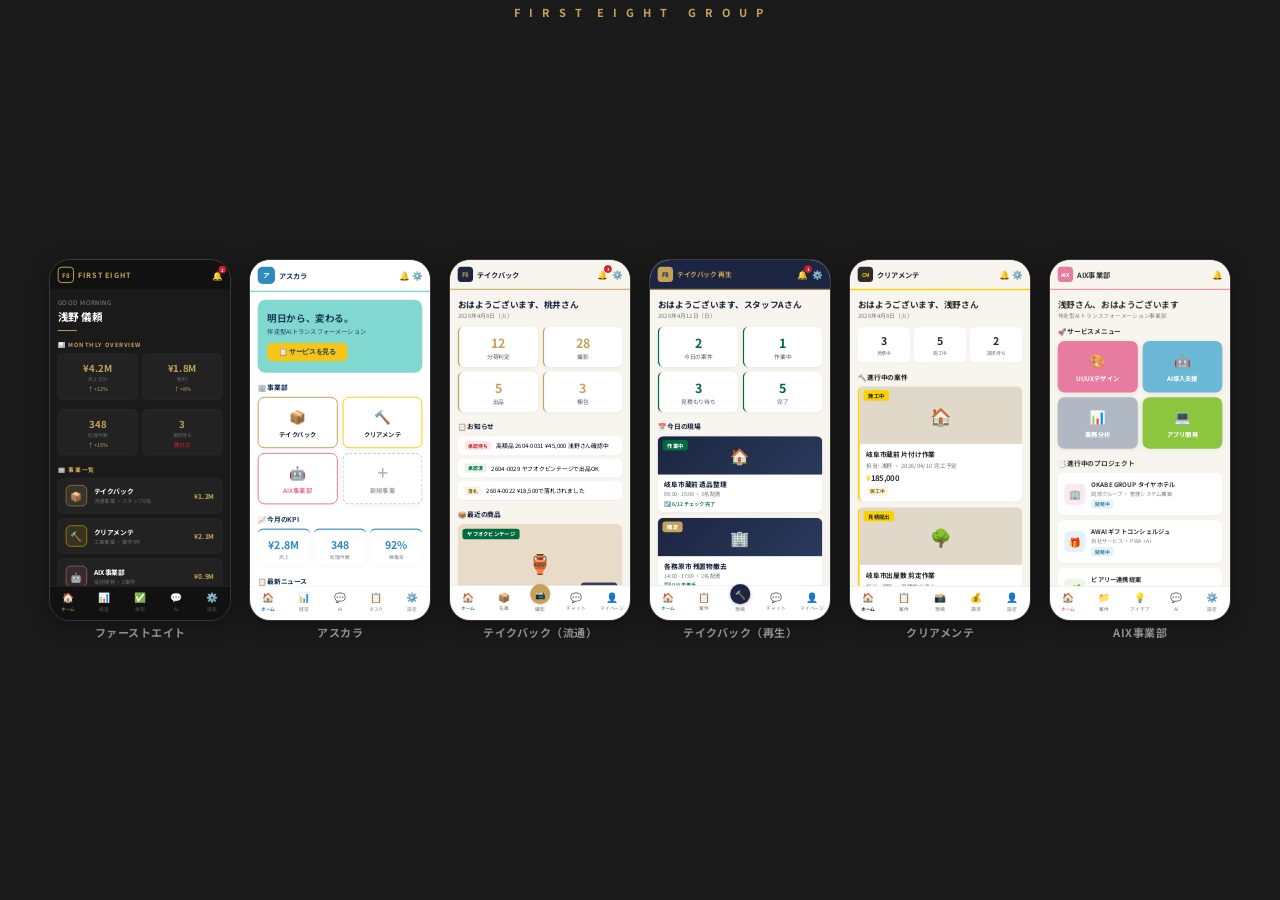
==== commit 7aae2c7e: "feat: 実運用モード切替 + UI改善（種別選択・ボトルネック・タイムライン） - テストデータ無効化（実運用モード） - 種別選択画面追加（自社/ビッグスポーツ/渡辺質店/シマチヨ） - ボトル" ====
--- a/demo.html
+++ b/demo.html
@@ -373,6 +373,105 @@
   font-size: 18px; margin-top: -12px; box-shadow: 0 2px 8px rgba(197,162,88,0.3);
 }
 
+/* ============ TAKEBACK SAISEI ============ */
+.tkbs { background: #F8F5EE; }
+.tkbs .hdr {
+  padding: 14px 16px; display: flex; align-items: center; justify-content: space-between;
+  border-bottom: 2px solid #C5A258; background: #1C2541; position: sticky; top: 0; z-index: 10;
+}
+.tkbs .hdr-logo {
+  width: 32px; height: 32px; border-radius: 8px; background: #C5A258; color: #1C2541;
+  display: flex; align-items: center; justify-content: center; font-size: 13px; font-weight: 700;
+}
+.tkbs .hdr-title { font-size: 14px; font-weight: 700; color: #C5A258; margin-left: 8px; }
+.tkbs .hdr-left { display: flex; align-items: center; }
+.tkbs .hdr-right { display: flex; gap: 8px; font-size: 18px; }
+.tkbs .notif-dot { position: relative; }
+.tkbs .notif-dot::after {
+  content: '1'; position: absolute; top: -6px; right: -8px;
+  background: #CE2029; color: #fff; font-size: 9px; font-weight: 700;
+  width: 16px; height: 16px; border-radius: 50%;
+  display: flex; align-items: center; justify-content: center;
+}
+.tkbs .body { padding: 16px; }
+.tkbs .greeting { font-size: 18px; font-weight: 700; color: #1C2541; }
+.tkbs .date { font-size: 12px; color: #7a7a7a; margin-top: 2px; margin-bottom: 16px; }
+.tkbs .stats { display: grid; grid-template-columns: 1fr 1fr; gap: 10px; margin-bottom: 20px; }
+.tkbs .stat {
+  background: #fff; border-radius: 12px; padding: 14px; text-align: center;
+  box-shadow: 0 2px 8px rgba(28,37,65,0.06);
+  border-left: 3px solid #006B3F;
+}
+.tkbs .stat-num { font-size: 26px; font-weight: 700; color: #006B3F; }
+.tkbs .stat-label { font-size: 12px; color: #5a6272; margin-top: 2px; }
+.tkbs .section-title { font-size: 14px; font-weight: 700; color: #1C2541; margin-bottom: 10px; }
+
+/* 現場カード */
+.tkbs .genba-card {
+  background: #fff; border-radius: 12px; overflow: hidden;
+  box-shadow: 0 2px 8px rgba(28,37,65,0.06); margin-bottom: 12px;
+}
+.tkbs .genba-img {
+  width: 100%; height: 80px;
+  background: linear-gradient(135deg, #1C2541 0%, #2a3a5c 100%);
+  display: flex; align-items: center; justify-content: center;
+  color: #C5A258; font-size: 32px; position: relative;
+}
+.tkbs .genba-tag {
+  position: absolute; top: 8px; left: 10px;
+  color: #fff; padding: 3px 10px; border-radius: 6px;
+  font-size: 11px; font-weight: 700;
+}
+.tkbs .tag-working { background: #006B3F; }
+.tkbs .tag-confirmed { background: #C5A258; }
+.tkbs .tag-completed { background: #5a6272; }
+.tkbs .genba-info { padding: 10px 14px; }
+.tkbs .genba-title { font-size: 14px; font-weight: 700; color: #1C2541; }
+.tkbs .genba-meta { font-size: 11px; color: #7a7a7a; margin-top: 2px; }
+.tkbs .genba-checklist { font-size: 11px; color: #006B3F; margin-top: 4px; font-weight: 500; }
+
+/* 動産引き継ぎ */
+.tkbs .handover-card {
+  background: #fff; border-radius: 10px; padding: 12px 14px;
+  display: flex; align-items: center; gap: 10px;
+  box-shadow: 0 1px 4px rgba(0,0,0,0.04); margin-bottom: 8px;
+}
+.tkbs .handover-icon { font-size: 24px; }
+.tkbs .handover-info { flex: 1; }
+.tkbs .handover-title { font-size: 13px; font-weight: 700; color: #1C2541; }
+.tkbs .handover-meta { font-size: 11px; color: #7a7a7a; margin-top: 2px; }
+.tkbs .handover-status {
+  font-size: 10px; font-weight: 700; padding: 3px 10px; border-radius: 6px;
+  background: #faf3e0; color: #8a6d20;
+}
+
+/* 現場開始ボタン */
+.tkbs .genba-btn {
+  display: flex; align-items: center; justify-content: center; gap: 8px;
+  width: 100%; padding: 16px; border-radius: 14px; border: none;
+  background: #1C2541; color: #C5A258;
+  font-size: 16px; font-weight: 700; margin-top: 16px;
+  box-shadow: 0 4px 16px rgba(28,37,65,0.25);
+}
+
+/* ボトムナビ */
+.tkbs .bnav {
+  position: absolute; bottom: 0; left: 0; right: 0;
+  display: flex; background: #fff; border-top: 1px solid #dde0e6;
+  padding: 8px 0 16px;
+}
+.tkbs .bnav-item {
+  flex: 1; display: flex; flex-direction: column; align-items: center;
+  font-size: 10px; color: #7a7a7a; gap: 2px;
+}
+.tkbs .bnav-item.active { color: #006B3F; }
+.tkbs .bnav-icon { font-size: 20px; }
+.tkbs .bnav-cam-s {
+  background: #1C2541; color: #C5A258; width: 42px; height: 42px;
+  border-radius: 50%; display: flex; align-items: center; justify-content: center;
+  font-size: 18px; margin-top: -12px; box-shadow: 0 2px 8px rgba(28,37,65,0.3);
+}
+
 /* ============ CLEARMAINTE ============ */
 .cm { background: #F8F5EE; }
 .cm .hdr {
@@ -772,7 +871,80 @@
   </div>
 </div>
 </div>
-<div class="phone-label">テイクバック</div>
+<div class="phone-label">テイクバック（流通）</div>
+</div>
+
+<!-- ========== テイクバック再生 ========== -->
+<div class="phone-wrap" onclick="openDetail(this, 'テイクバック（再生）')">
+<div class="phone">
+<div class="phone-inner tkbs">
+  <div class="hdr">
+    <div class="hdr-left">
+      <div class="hdr-logo">F8</div>
+      <span class="hdr-title">テイクバック 再生</span>
+    </div>
+    <div class="hdr-right">
+      <span class="notif-dot">🔔</span>
+      <span>⚙️</span>
+    </div>
+  </div>
+  <div class="body" style="padding-bottom:80px;">
+    <div class="greeting">おはようございます、スタッフAさん</div>
+    <div class="date">2026年4月12日（日）</div>
+
+    <div class="stats">
+      <div class="stat"><div class="stat-num">2</div><div class="stat-label">今日の案件</div></div>
+      <div class="stat"><div class="stat-num">1</div><div class="stat-label">作業中</div></div>
+      <div class="stat"><div class="stat-num">3</div><div class="stat-label">見積もり待ち</div></div>
+      <div class="stat"><div class="stat-num">5</div><div class="stat-label">完了</div></div>
+    </div>
+
+    <div class="section-title">📅 今日の現場</div>
+    <div class="genba-card">
+      <div class="genba-img">
+        🏠
+        <span class="genba-tag tag-working">作業中</span>
+      </div>
+      <div class="genba-info">
+        <div class="genba-title">岐阜市蔵前 遺品整理</div>
+        <div class="genba-meta">09:00 - 15:00 ・ 3名配置</div>
+        <div class="genba-checklist">☑️ 6/12 チェック完了</div>
+      </div>
+    </div>
+    <div class="genba-card">
+      <div class="genba-img">
+        🏢
+        <span class="genba-tag tag-confirmed">確定</span>
+      </div>
+      <div class="genba-info">
+        <div class="genba-title">各務原市 残置物撤去</div>
+        <div class="genba-meta">14:00 - 17:00 ・ 2名配置</div>
+        <div class="genba-checklist">☑️ 0/8 未着手</div>
+      </div>
+    </div>
+
+    <div class="section-title" style="margin-top:16px">📦 動産引き継ぎ</div>
+    <div class="handover-card">
+      <span class="handover-icon">📦</span>
+      <div class="handover-info">
+        <div class="handover-title">蔵前案件 → 流通事業</div>
+        <div class="handover-meta">回収品 12点 ・ 4/13 搬入予定</div>
+      </div>
+      <span class="handover-status">待ち</span>
+    </div>
+
+    <button class="genba-btn">🔨 現場作業を開始する</button>
+  </div>
+  <div class="bnav">
+    <div class="bnav-item active"><span class="bnav-icon">🏠</span>ホーム</div>
+    <div class="bnav-item"><span class="bnav-icon">📋</span>案件</div>
+    <div class="bnav-item"><span class="bnav-cam-s">🔨</span>現場</div>
+    <div class="bnav-item"><span class="bnav-icon">💬</span>チャット</div>
+    <div class="bnav-item"><span class="bnav-icon">👤</span>マイページ</div>
+  </div>
+</div>
+</div>
+<div class="phone-label">テイクバック（再生）</div>
 </div>
 
 <!-- ========== クリアメンテ ========== -->
